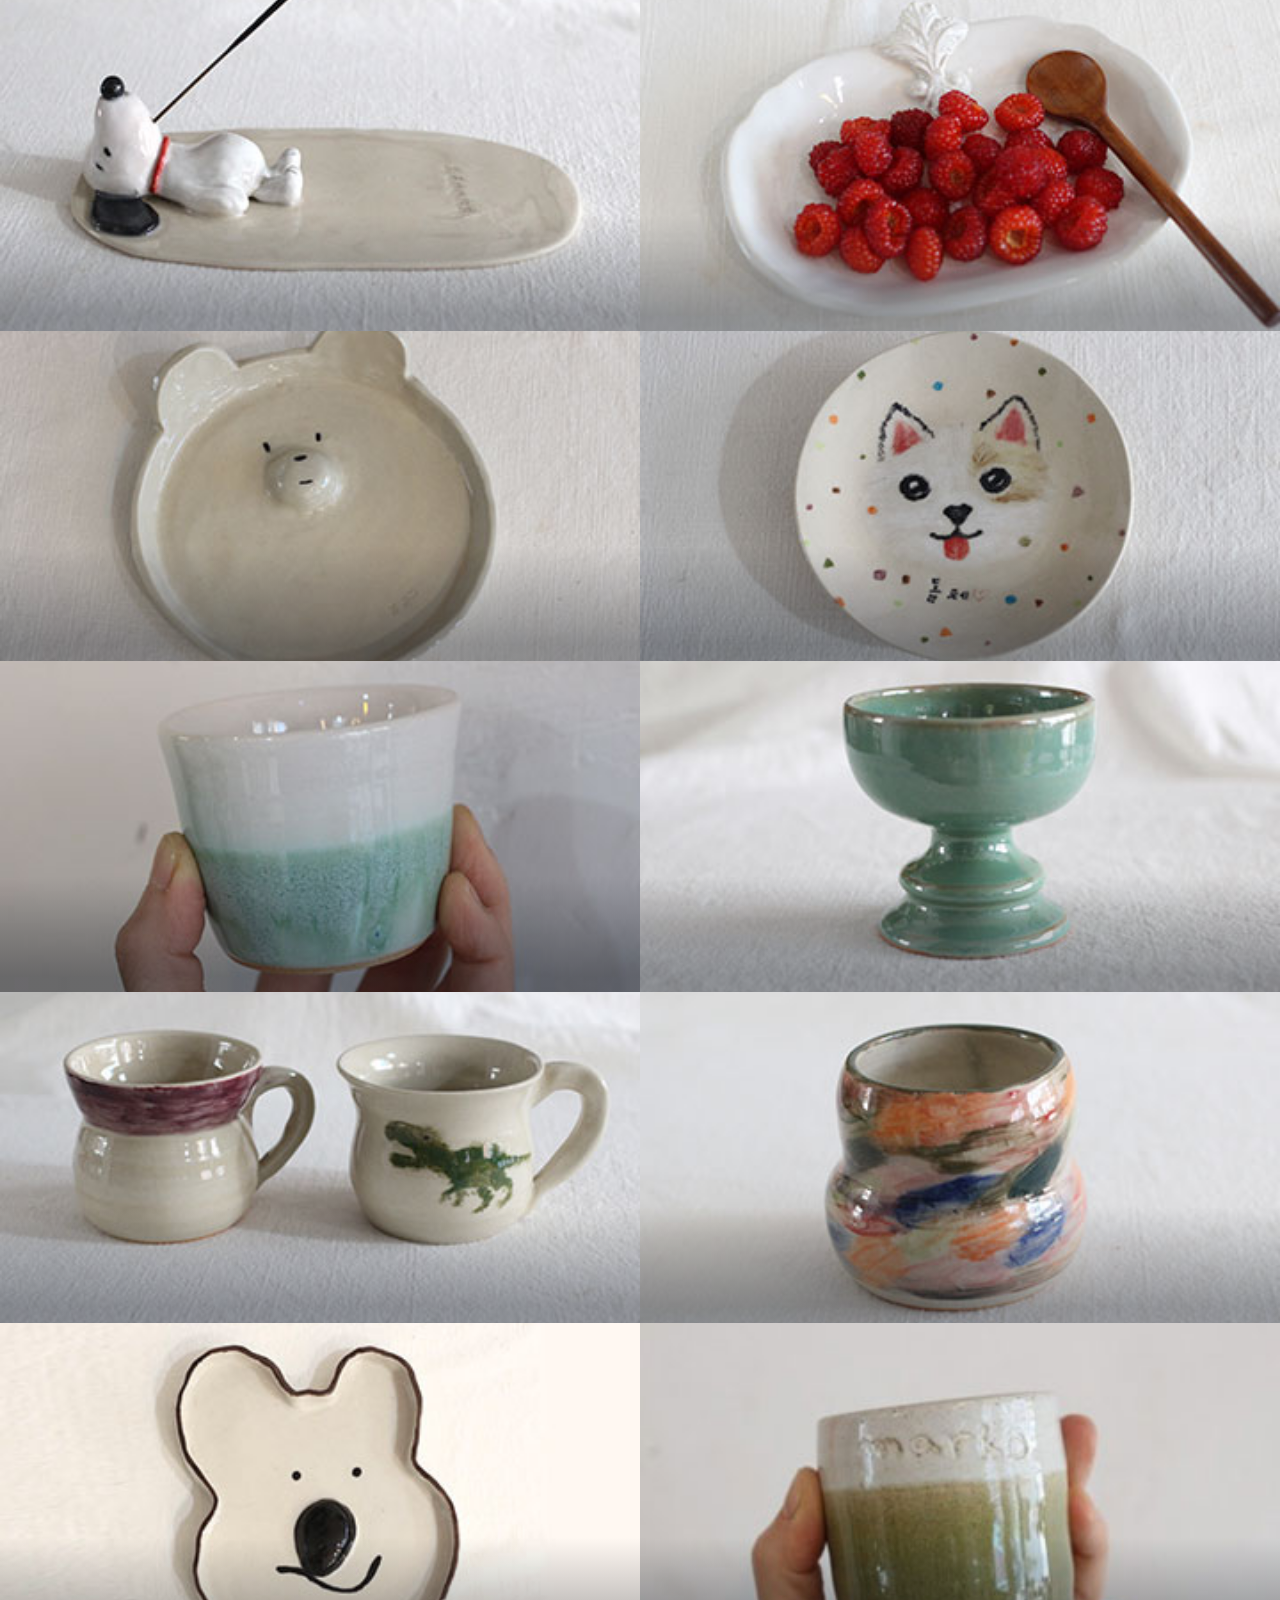
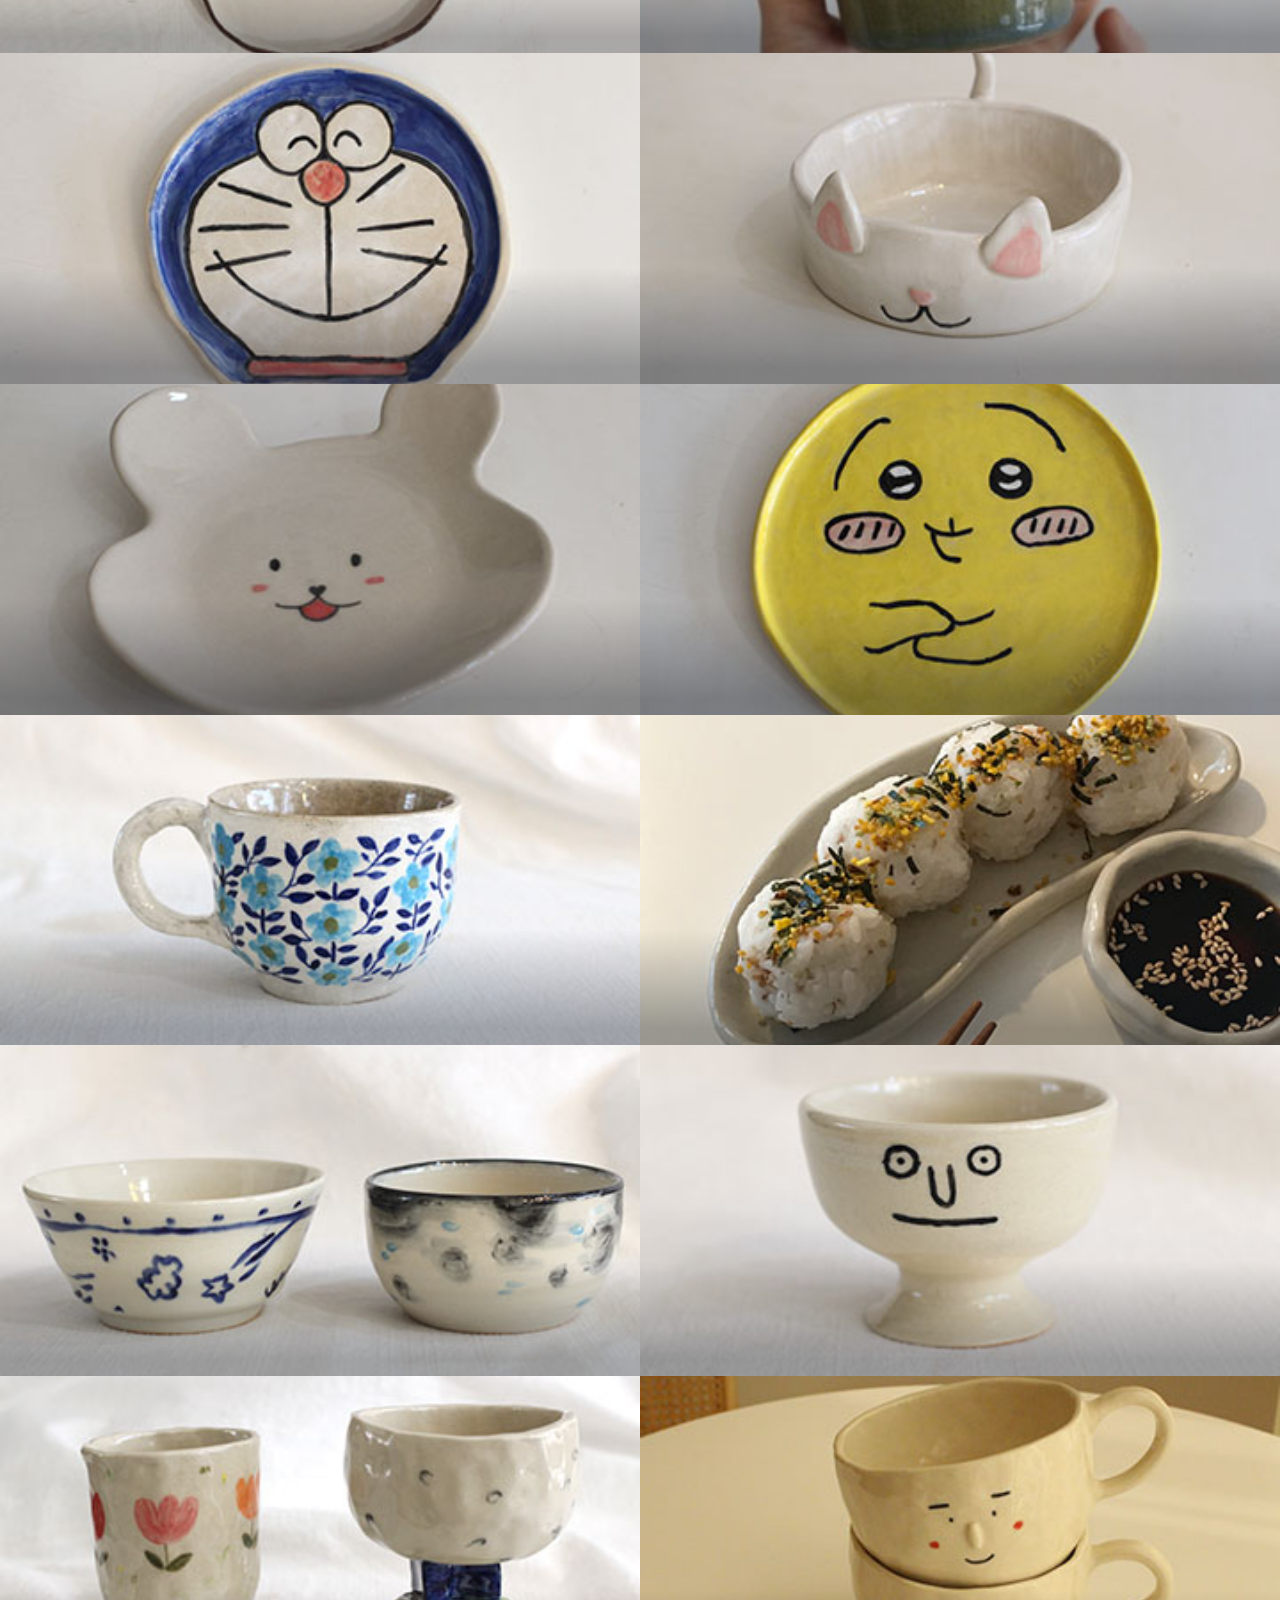
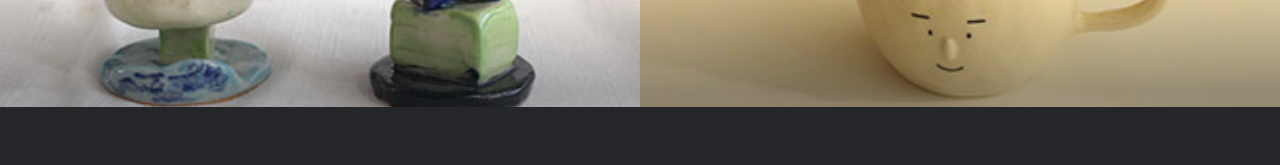
==== gallery.html @ fe149a38 "221121" ====
<!DOCTYPE HTML>
<!--
	Multiverse by HTML5 UP
	html5up.net | @ajlkn
	Free for personal and commercial use under the CCA 3.0 license (html5up.net/license)
-->
<html>
	<head>
		<title>Multiverse by HTML5 UP</title>
		<meta charset="utf-8" />
		<meta name="viewport" content="width=device-width, initial-scale=1, user-scalable=no" />
		<link rel="stylesheet" href="assets/css/main.css" />
		<noscript><link rel="stylesheet" href="assets/css/noscript.css" /></noscript>
	</head>
	<body class="is-preload">

		<!-- Wrapper -->
			<div id="wrapper">

				<!-- Main -->
					<div id="main">
						<article class="thumb">
							<a href="images/fulls/01.jpeg" class="image"><img src="images/thumbs/01.jpg" alt="" /></a>
						</article>
						<article class="thumb">
							<a href="images/fulls/02.jpeg" class="image"><img src="images/thumbs/02.jpg" alt="" /></a>
						</article>
						<article class="thumb">
							<a href="images/fulls/03.jpeg" class="image"><img src="images/thumbs/03.jpg" alt="" /></a>
						</article>
						<article class="thumb">
							<a href="images/fulls/04.jpeg" class="image"><img src="images/thumbs/04.jpg" alt="" /></a>
						</article>
						<article class="thumb">
							<a href="images/fulls/05.jpeg" class="image"><img src="images/thumbs/05.jpg" alt="" /></a>
						</article>
						<article class="thumb">
							<a href="images/fulls/06.jpeg" class="image"><img src="images/thumbs/06.jpg" alt="" /></a>
						</article>
						<article class="thumb">
							<a href="images/fulls/07.jpeg" class="image"><img src="images/thumbs/07.jpg" alt="" /></a>
						</article>
						<article class="thumb">
							<a href="images/fulls/08.jpeg" class="image"><img src="images/thumbs/08.jpg" alt="" /></a>
						</article>
						<article class="thumb">
							<a href="images/fulls/09.jpeg" class="image"><img src="images/thumbs/09.jpg" alt="" /></a>
						</article>
						<article class="thumb">
							<a href="images/fulls/10.jpeg" class="image"><img src="images/thumbs/10.jpg" alt="" /></a>
						</article>
						<article class="thumb">
							<a href="images/fulls/11.jpeg" class="image"><img src="images/thumbs/11.jpg" alt="" /></a>
						</article>
						<article class="thumb">
							<a href="images/fulls/12.jpeg" class="image"><img src="images/thumbs/12.jpg" alt="" /></a>
						</article>
                        <article class="thumb">
							<a href="images/fulls/13.jpeg" class="image"><img src="images/thumbs/13.jpg" alt="" /></a>
						</article>
						<article class="thumb">
							<a href="images/fulls/14.jpeg" class="image"><img src="images/thumbs/14.jpg" alt="" /></a>
						</article>
						<article class="thumb">
							<a href="images/fulls/15.jpeg" class="image"><img src="images/thumbs/15.jpg" alt="" /></a>
						</article>
						<article class="thumb">
							<a href="images/fulls/16.jpeg" class="image"><img src="images/thumbs/16.jpg" alt="" /></a>
						</article>
                        <article class="thumb">
							<a href="images/fulls/17.jpeg" class="image"><img src="images/thumbs/17.jpg" alt="" /></a>
						</article>
						<article class="thumb">
							<a href="images/fulls/18.jpeg" class="image"><img src="images/thumbs/18.jpg" alt="" /></a>
						</article>
						<article class="thumb">
							<a href="images/fulls/19.jpeg" class="image"><img src="images/thumbs/19.jpg" alt="" /></a>
						</article>
						<article class="thumb">
							<a href="images/fulls/20.jpeg" class="image"><img src="images/thumbs/20.jpg" alt="" /></a>
						</article>
					</div>
			</div>

		<!-- Scripts -->
			<script src="assets/js/jquery.min.js"></script>
			<script src="assets/js/jquery.poptrox.min.js"></script>
			<script src="assets/js/browser.min.js"></script>
			<script src="assets/js/breakpoints.min.js"></script>
			<script src="assets/js/util.js"></script>
			<script src="assets/js/main.js"></script>

	</body>
</html>
---- assets/css/main.css ----
@import url(fontawesome-all.min.css);
@import url("https://fonts.googleapis.com/css?family=Source+Sans+Pro:300,300italic,400,400italic");

/*
	Multiverse by HTML5 UP
	html5up.net | @ajlkn
	Free for personal and commercial use under the CCA 3.0 license (html5up.net/license)
*/

@-moz-keyframes spinner {
	0% {
		-moz-transform: rotate(0deg);
		-webkit-transform: rotate(0deg);
		-ms-transform: rotate(0deg);
		transform: rotate(0deg);
	}

	100% {
		-moz-transform: rotate(359deg);
		-webkit-transform: rotate(359deg);
		-ms-transform: rotate(359deg);
		transform: rotate(359deg);
	}
}

@-webkit-keyframes spinner {
	0% {
		-moz-transform: rotate(0deg);
		-webkit-transform: rotate(0deg);
		-ms-transform: rotate(0deg);
		transform: rotate(0deg);
	}

	100% {
		-moz-transform: rotate(359deg);
		-webkit-transform: rotate(359deg);
		-ms-transform: rotate(359deg);
		transform: rotate(359deg);
	}
}

@-ms-keyframes spinner {
	0% {
		-moz-transform: rotate(0deg);
		-webkit-transform: rotate(0deg);
		-ms-transform: rotate(0deg);
		transform: rotate(0deg);
	}

	100% {
		-moz-transform: rotate(359deg);
		-webkit-transform: rotate(359deg);
		-ms-transform: rotate(359deg);
		transform: rotate(359deg);
	}
}

@keyframes spinner {
	0% {
		-moz-transform: rotate(0deg);
		-webkit-transform: rotate(0deg);
		-ms-transform: rotate(0deg);
		transform: rotate(0deg);
	}

	100% {
		-moz-transform: rotate(359deg);
		-webkit-transform: rotate(359deg);
		-ms-transform: rotate(359deg);
		transform: rotate(359deg);
	}
}

html, body, div, span, applet, object,
iframe, h1, h2, h3, h4, h5, h6, p, blockquote,
pre, a, abbr, acronym, address, big, cite,
code, del, dfn, em, img, ins, kbd, q, s, samp,
small, strike, strong, sub, sup, tt, var, b,
u, i, center, dl, dt, dd, ol, ul, li, fieldset,
form, label, legend, table, caption, tbody,
tfoot, thead, tr, th, td, article, aside,
canvas, details, embed, figure, figcaption,
footer, header, hgroup, menu, nav, output, ruby,
section, summary, time, mark, audio, video {
	margin: 0;
	padding: 0;
	border: 0;
	font-size: 100%;
	font: inherit;
	vertical-align: baseline;}

article, aside, details, figcaption, figure,
footer, header, hgroup, menu, nav, section {
	display: block;}

body {
	line-height: 1;
}

ol, ul {
	list-style: none;
}

blockquote, q {
	quotes: none;
}

	blockquote:before, blockquote:after, q:before, q:after {
		content: '';
		content: none;
	}

table {
	border-collapse: collapse;
	border-spacing: 0;
}

body {
	-webkit-text-size-adjust: none;
}

mark {
	background-color: transparent;
	color: inherit;
}

input::-moz-focus-inner {
	border: 0;
	padding: 0;
}

input, select, textarea {
	-moz-appearance: none;
	-webkit-appearance: none;
	-ms-appearance: none;
	appearance: none;
}

/* Basic */

	@-ms-viewport {
		width: device-width;
	}

	body {
		-ms-overflow-style: scrollbar;
	}

	@media screen and (max-width: 480px) {

		html, body {
			min-width: 320px;
		}

	}

	html {
		box-sizing: border-box;
	}

	*, *:before, *:after {
		box-sizing: inherit;
	}

	body {
		background: #242629;
	}

		body.is-preload *, body.is-preload *:before, body.is-preload *:after {
			-moz-animation: none !important;
			-webkit-animation: none !important;
			-ms-animation: none !important;
			animation: none !important;
			-moz-transition: none !important;
			-webkit-transition: none !important;
			-ms-transition: none !important;
			transition: none !important;
		}

		body.is-resizing *, body.is-resizing *:before, body.is-resizing *:after {
			-moz-animation: none !important;
			-webkit-animation: none !important;
			-ms-animation: none !important;
			animation: none !important;
			-moz-transition: none !important;
			-webkit-transition: none !important;
			-ms-transition: none !important;
			transition: none !important;
		}

/* Type */

	body, input, select, textarea {
		color: #a0a0a1;
		font-family: "Source Sans Pro", Helvetica, sans-serif;
		font-size: 15pt;
		font-weight: 300;
		letter-spacing: 0.025em;
		line-height: 1.65;
	}

		@media screen and (max-width: 1680px) {

			body, input, select, textarea {
				font-size: 11pt;
			}

		}

	a {
		-moz-transition: color 0.2s ease-in-out, border-bottom-color 0.2s ease-in-out;
		-webkit-transition: color 0.2s ease-in-out, border-bottom-color 0.2s ease-in-out;
		-ms-transition: color 0.2s ease-in-out, border-bottom-color 0.2s ease-in-out;
		transition: color 0.2s ease-in-out, border-bottom-color 0.2s ease-in-out;
		border-bottom: dotted 1px;
		color: #34a58e;
		text-decoration: none;
	}

		a:hover {
			border-bottom-color: transparent;
			color: #34a58e !important;
		}

	strong, b {
		color: #ffffff;
		font-weight: 300;
	}

	em, i {
		font-style: italic;
	}

	p {
		margin: 0 0 2em 0;
	}

	h1, h2, h3, h4, h5, h6 {
		color: #ffffff;
		font-weight: 300;
		letter-spacing: 0.1em;
		line-height: 1.5;
		margin: 0 0 1em 0;
		text-transform: uppercase;
	}

		h1 a, h2 a, h3 a, h4 a, h5 a, h6 a {
			color: inherit;
			text-decoration: none;
		}

	h1 {
		font-size: 2em;
	}

	h2 {
		font-size: 1.25em;
	}

	h3 {
		font-size: 1.1em;
	}

	h4 {
		font-size: 1em;
	}

	h5 {
		font-size: 0.9em;
	}

	h6 {
		font-size: 0.7em;
	}

	@media screen and (max-width: 736px) {

		h2 {
			font-size: 1em;
		}

		h3 {
			font-size: 0.9em;
		}

		h4 {
			font-size: 0.8em;
		}

		h5 {
			font-size: 0.7em;
		}

		h6 {
			font-size: 0.7em;
		}

	}

	sub {
		font-size: 0.8em;
		position: relative;
		top: 0.5em;
	}

	sup {
		font-size: 0.8em;
		position: relative;
		top: -0.5em;
	}

	blockquote {
		border-left: 4px #36383c;
		font-style: italic;
		margin: 0 0 2em 0;
		padding: 0.5em 0 0.5em 2em;
	}

	code {
		background: #34363b;
		border: solid 1px #36383c;
		font-family: "Courier New", monospace;
		font-size: 0.9em;
		margin: 0 0.25em;
		padding: 0.25em 0.65em;
	}

	pre {
		-webkit-overflow-scrolling: touch;
		font-family: "Courier New", monospace;
		font-size: 0.9em;
		margin: 0 0 2em 0;
	}

		pre code {
			display: block;
			line-height: 1.75;
			padding: 1em 1.5em;
			overflow-x: auto;
		}

	hr {
		border: 0;
		border-bottom: solid 1px #36383c;
		margin: 2em 0;
	}

		hr.major {
			margin: 3em 0;
		}

	.align-left {
		text-align: left;
	}

	.align-center {
		text-align: center;
	}

	.align-right {
		text-align: right;
	}

/* Button */

	input[type="submit"],
	input[type="reset"],
	input[type="button"],
	button,
	.button {
		-moz-appearance: none;
		-webkit-appearance: none;
		-ms-appearance: none;
		appearance: none;
		-moz-transition: background-color 0.2s ease-in-out, box-shadow 0.2s ease-in-out, color 0.2s ease-in-out;
		-webkit-transition: background-color 0.2s ease-in-out, box-shadow 0.2s ease-in-out, color 0.2s ease-in-out;
		-ms-transition: background-color 0.2s ease-in-out, box-shadow 0.2s ease-in-out, color 0.2s ease-in-out;
		transition: background-color 0.2s ease-in-out, box-shadow 0.2s ease-in-out, color 0.2s ease-in-out;
		background-color: transparent;
		border: 0;
		border-radius: 0;
		box-shadow: inset 0 0 0 2px #36383c;
		color: #ffffff !important;
		cursor: pointer;
		display: inline-block;
		font-size: 0.9em;
		font-weight: 300;
		height: 3.05556em;
		letter-spacing: 0.1em;
		line-height: 3.05556em;
		padding: 0 2.5em;
		text-align: center;
		text-decoration: none;
		text-transform: uppercase;
		white-space: nowrap;
	}

		input[type="submit"]:hover,
		input[type="reset"]:hover,
		input[type="button"]:hover,
		button:hover,
		.button:hover {
			box-shadow: inset 0 0 0 2px #34a58e;
			color: #34a58e !important;
		}

			input[type="submit"]:hover:active,
			input[type="reset"]:hover:active,
			input[type="button"]:hover:active,
			button:hover:active,
			.button:hover:active {
				background-color: rgba(52, 165, 142, 0.15);
				color: #34a58e !important;
			}

		input[type="submit"].icon,
		input[type="reset"].icon,
		input[type="button"].icon,
		button.icon,
		.button.icon {
			padding-left: 1.35em;
		}

			input[type="submit"].icon:before,
			input[type="reset"].icon:before,
			input[type="button"].icon:before,
			button.icon:before,
			.button.icon:before {
				margin-right: 0.5em;
			}

		input[type="submit"].fit,
		input[type="reset"].fit,
		input[type="button"].fit,
		button.fit,
		.button.fit {
			width: 100%;
		}

		input[type="submit"].small,
		input[type="reset"].small,
		input[type="button"].small,
		button.small,
		.button.small {
			font-size: 0.8em;
		}

		input[type="submit"].large,
		input[type="reset"].large,
		input[type="button"].large,
		button.large,
		.button.large {
			font-size: 1.35em;
		}

		input[type="submit"].primary,
		input[type="reset"].primary,
		input[type="button"].primary,
		button.primary,
		.button.primary {
			background-color: #34a58e;
			box-shadow: none;
		}

			input[type="submit"].primary:hover,
			input[type="reset"].primary:hover,
			input[type="button"].primary:hover,
			button.primary:hover,
			.button.primary:hover {
				background-color: #47c5ab;
				color: #ffffff !important;
			}

				input[type="submit"].primary:hover:active,
				input[type="reset"].primary:hover:active,
				input[type="button"].primary:hover:active,
				button.primary:hover:active,
				.button.primary:hover:active {
					background-color: #287e6d;
				}

		input[type="submit"].disabled, input[type="submit"]:disabled,
		input[type="reset"].disabled,
		input[type="reset"]:disabled,
		input[type="button"].disabled,
		input[type="button"]:disabled,
		button.disabled,
		button:disabled,
		.button.disabled,
		.button:disabled {
			pointer-events: none;
			opacity: 0.35;
		}

/* Form */

	form {
		margin: 0 0 2em 0;
	}

		form > :last-child {
			margin-bottom: 0;
		}

		form > .fields {
			display: -moz-flex;
			display: -webkit-flex;
			display: -ms-flex;
			display: flex;
			-moz-flex-wrap: wrap;
			-webkit-flex-wrap: wrap;
			-ms-flex-wrap: wrap;
			flex-wrap: wrap;
			width: calc(100% + 3em);
			margin: -1.5em 0 2em -1.5em;
		}

			form > .fields > .field {
				-moz-flex-grow: 0;
				-webkit-flex-grow: 0;
				-ms-flex-grow: 0;
				flex-grow: 0;
				-moz-flex-shrink: 0;
				-webkit-flex-shrink: 0;
				-ms-flex-shrink: 0;
				flex-shrink: 0;
				padding: 1.5em 0 0 1.5em;
				width: calc(100% - 1.5em);
			}

				form > .fields > .field.half {
					width: calc(50% - 0.75em);
				}

				form > .fields > .field.third {
					width: calc(100%/3 - 0.5em);
				}

				form > .fields > .field.quarter {
					width: calc(25% - 0.375em);
				}

		@media screen and (max-width: 736px) {

			form > .fields {
				width: calc(100% + 3em);
				margin: -1.5em 0 2em -1.5em;
			}

				form > .fields > .field {
					padding: 1.5em 0 0 1.5em;
					width: calc(100% - 1.5em);
				}

					form > .fields > .field.half {
						width: calc(100% - 1.5em);
					}

					form > .fields > .field.third {
						width: calc(100% - 1.5em);
					}

					form > .fields > .field.quarter {
						width: calc(100% - 1.5em);
					}

		}

	label {
		color: #ffffff;
		display: block;
		font-size: 0.9em;
		font-weight: 300;
		margin: 0 0 1em 0;
	}

	input[type="text"],
	input[type="password"],
	input[type="email"],
	input[type="tel"],
	input[type="search"],
	input[type="url"],
	select,
	textarea {
		-moz-appearance: none;
		-webkit-appearance: none;
		-ms-appearance: none;
		appearance: none;
		background: #34363b;
		border: 0;
		border-radius: 0;
		color: #a0a0a1;
		display: block;
		outline: 0;
		padding: 0 1em;
		text-decoration: none;
		width: 100%;
	}

		input[type="text"]:invalid,
		input[type="password"]:invalid,
		input[type="email"]:invalid,
		input[type="tel"]:invalid,
		input[type="search"]:invalid,
		input[type="url"]:invalid,
		select:invalid,
		textarea:invalid {
			box-shadow: none;
		}

		input[type="text"]:focus,
		input[type="password"]:focus,
		input[type="email"]:focus,
		input[type="tel"]:focus,
		input[type="search"]:focus,
		input[type="url"]:focus,
		select:focus,
		textarea:focus {
			box-shadow: inset 0 0 0 2px #34a58e;
		}

	select {
		background-image: url("data:image/svg+xml;charset=utf8,%3Csvg xmlns='http://www.w3.org/2000/svg' width='40' height='40' preserveAspectRatio='none' viewBox='0 0 40 40'%3E%3Cpath d='M9.4,12.3l10.4,10.4l10.4-10.4c0.2-0.2,0.5-0.4,0.9-0.4c0.3,0,0.6,0.1,0.9,0.4l3.3,3.3c0.2,0.2,0.4,0.5,0.4,0.9 c0,0.4-0.1,0.6-0.4,0.9L20.7,31.9c-0.2,0.2-0.5,0.4-0.9,0.4c-0.3,0-0.6-0.1-0.9-0.4L4.3,17.3c-0.2-0.2-0.4-0.5-0.4-0.9 c0-0.4,0.1-0.6,0.4-0.9l3.3-3.3c0.2-0.2,0.5-0.4,0.9-0.4S9.1,12.1,9.4,12.3z' fill='%2336383c' /%3E%3C/svg%3E");
		background-size: 1.25rem;
		background-repeat: no-repeat;
		background-position: calc(100% - 1rem) center;
		height: 2.75em;
		padding-right: 2.75em;
		text-overflow: ellipsis;
	}

		select option {
			color: #ffffff;
			background: #242629;
		}

		select:focus::-ms-value {
			background-color: transparent;
		}

		select::-ms-expand {
			display: none;
		}

	input[type="text"],
	input[type="password"],
	input[type="email"],
	input[type="tel"],
	input[type="search"],
	input[type="url"],
	select {
		height: 2.75em;
	}

	textarea {
		padding: 0.75em 1em;
	}

	input[type="checkbox"],
	input[type="radio"] {
		-moz-appearance: none;
		-webkit-appearance: none;
		-ms-appearance: none;
		appearance: none;
		display: block;
		float: left;
		margin-right: -2em;
		opacity: 0;
		width: 1em;
		z-index: -1;
	}

		input[type="checkbox"] + label,
		input[type="radio"] + label {
			text-decoration: none;
			color: #a0a0a1;
			cursor: pointer;
			display: inline-block;
			font-size: 1em;
			font-weight: 300;
			padding-left: 2.4em;
			padding-right: 0.75em;
			position: relative;
		}

			input[type="checkbox"] + label:before,
			input[type="radio"] + label:before {
				-moz-osx-font-smoothing: grayscale;
				-webkit-font-smoothing: antialiased;
				display: inline-block;
				font-style: normal;
				font-variant: normal;
				text-rendering: auto;
				line-height: 1;
				text-transform: none !important;
				font-family: 'Font Awesome 5 Free';
				font-weight: 900;
			}

			input[type="checkbox"] + label:before,
			input[type="radio"] + label:before {
				background: #34363b;
				content: '';
				display: inline-block;
				font-size: 0.8em;
				height: 2.0625em;
				left: 0;
				line-height: 2.0625em;
				position: absolute;
				text-align: center;
				top: 0;
				width: 2.0625em;
			}

		input[type="checkbox"]:checked + label:before,
		input[type="radio"]:checked + label:before {
			background: #34a58e;
			border-color: #34a58e;
			color: #ffffff;
			content: '\f00c';
		}

		input[type="checkbox"]:focus + label:before,
		input[type="radio"]:focus + label:before {
			box-shadow: 0 0 0 2px #34a58e;
		}

	input[type="radio"] + label:before {
		border-radius: 100%;
	}

	::-webkit-input-placeholder {
		color: #707071 !important;
		opacity: 1.0;
	}

	:-moz-placeholder {
		color: #707071 !important;
		opacity: 1.0;
	}

	::-moz-placeholder {
		color: #707071 !important;
		opacity: 1.0;
	}

	:-ms-input-placeholder {
		color: #707071 !important;
		opacity: 1.0;
	}

/* Icon */

	.icon {
		text-decoration: none;
		border-bottom: none;
		position: relative;
	}

		.icon:before {
			-moz-osx-font-smoothing: grayscale;
			-webkit-font-smoothing: antialiased;
			display: inline-block;
			font-style: normal;
			font-variant: normal;
			text-rendering: auto;
			line-height: 1;
			text-transform: none !important;
			font-family: 'Font Awesome 5 Free';
			font-weight: 400;
		}

		.icon > .label {
			display: none;
		}

		.icon:before {
			line-height: inherit;
		}

		.icon.solid:before {
			font-weight: 900;
		}

		.icon.brands:before {
			font-family: 'Font Awesome 5 Brands';
		}

/* List */

	ol {
		list-style: decimal;
		margin: 0 0 2em 0;
		padding-left: 1.25em;
	}

		ol li {
			padding-left: 0.25em;
		}

	ul {
		list-style: disc;
		margin: 0 0 2em 0;
		padding-left: 1em;
	}

		ul li {
			padding-left: 0.5em;
		}

		ul.alt {
			list-style: none;
			padding-left: 0;
		}

			ul.alt li {
				border-top: solid 1px #36383c;
				padding: 0.5em 0;
			}

				ul.alt li:first-child {
					border-top: 0;
					padding-top: 0;
				}

	dl {
		margin: 0 0 2em 0;
	}

		dl dt {
			display: block;
			font-weight: 300;
			margin: 0 0 1em 0;
		}

		dl dd {
			margin-left: 2em;
		}

/* Actions */

	ul.actions {
		display: -moz-flex;
		display: -webkit-flex;
		display: -ms-flex;
		display: flex;
		cursor: default;
		list-style: none;
		margin-left: -1em;
		padding-left: 0;
	}

		ul.actions li {
			padding: 0 0 0 1em;
			vertical-align: middle;
		}

		ul.actions.special {
			-moz-justify-content: center;
			-webkit-justify-content: center;
			-ms-justify-content: center;
			justify-content: center;
			width: 100%;
			margin-left: 0;
		}

			ul.actions.special li:first-child {
				padding-left: 0;
			}

		ul.actions.stacked {
			-moz-flex-direction: column;
			-webkit-flex-direction: column;
			-ms-flex-direction: column;
			flex-direction: column;
			margin-left: 0;
		}

			ul.actions.stacked li {
				padding: 1.3em 0 0 0;
			}

				ul.actions.stacked li:first-child {
					padding-top: 0;
				}

		ul.actions.fit {
			width: calc(100% + 1em);
		}

			ul.actions.fit li {
				-moz-flex-grow: 1;
				-webkit-flex-grow: 1;
				-ms-flex-grow: 1;
				flex-grow: 1;
				-moz-flex-shrink: 1;
				-webkit-flex-shrink: 1;
				-ms-flex-shrink: 1;
				flex-shrink: 1;
				width: 100%;
			}

				ul.actions.fit li > * {
					width: 100%;
				}

			ul.actions.fit.stacked {
				width: 100%;
			}

		@media screen and (max-width: 480px) {

			ul.actions:not(.fixed) {
				-moz-flex-direction: column;
				-webkit-flex-direction: column;
				-ms-flex-direction: column;
				flex-direction: column;
				margin-left: 0;
				width: 100% !important;
			}

				ul.actions:not(.fixed) li {
					-moz-flex-grow: 1;
					-webkit-flex-grow: 1;
					-ms-flex-grow: 1;
					flex-grow: 1;
					-moz-flex-shrink: 1;
					-webkit-flex-shrink: 1;
					-ms-flex-shrink: 1;
					flex-shrink: 1;
					padding: 1em 0 0 0;
					text-align: center;
					width: 100%;
				}

					ul.actions:not(.fixed) li > * {
						width: 100%;
					}

					ul.actions:not(.fixed) li:first-child {
						padding-top: 0;
					}

					ul.actions:not(.fixed) li input[type="submit"],
					ul.actions:not(.fixed) li input[type="reset"],
					ul.actions:not(.fixed) li input[type="button"],
					ul.actions:not(.fixed) li button,
					ul.actions:not(.fixed) li .button {
						width: 100%;
					}

						ul.actions:not(.fixed) li input[type="submit"].icon:before,
						ul.actions:not(.fixed) li input[type="reset"].icon:before,
						ul.actions:not(.fixed) li input[type="button"].icon:before,
						ul.actions:not(.fixed) li button.icon:before,
						ul.actions:not(.fixed) li .button.icon:before {
							margin-left: -0.5rem;
						}

		}

/* Icons */

	ul.icons {
		cursor: default;
		list-style: none;
		padding-left: 0;
	}

		ul.icons li {
			display: inline-block;
			padding: 0 1em 0 0;
		}

			ul.icons li:last-child {
				padding-right: 0;
			}

			ul.icons li .icon {
				color: #505051;
			}

				ul.icons li .icon:before {
					font-size: 1.5em;
				}

/* Table */

	.table-wrapper {
		-webkit-overflow-scrolling: touch;
		overflow-x: auto;
	}

	table {
		margin: 0 0 2em 0;
		width: 100%;
	}

		table tbody tr {
			border: solid 1px #36383c;
			border-left: 0;
			border-right: 0;
		}

			table tbody tr:nth-child(2n + 1) {
				background-color: #34363b;
			}

		table td {
			padding: 0.75em 0.75em;
		}

		table th {
			color: #ffffff;
			font-size: 0.9em;
			font-weight: 300;
			padding: 0 0.75em 0.75em 0.75em;
			text-align: left;
		}

		table thead {
			border-bottom: solid 2px #36383c;
		}

		table tfoot {
			border-top: solid 2px #36383c;
		}

		table.alt {
			border-collapse: separate;
		}

			table.alt tbody tr td {
				border: solid 1px #36383c;
				border-left-width: 0;
				border-top-width: 0;
			}

				table.alt tbody tr td:first-child {
					border-left-width: 1px;
				}

			table.alt tbody tr:first-child td {
				border-top-width: 1px;
			}

			table.alt thead {
				border-bottom: 0;
			}

			table.alt tfoot {
				border-top: 0;
			}

/* Panel */

	.panel {
		padding: 4em 4em 2em 4em ;
		-moz-transform: translateY(100vh);
		-webkit-transform: translateY(100vh);
		-ms-transform: translateY(100vh);
		transform: translateY(100vh);
		-moz-transition: -moz-transform 0.5s ease;
		-webkit-transition: -webkit-transform 0.5s ease;
		-ms-transition: -ms-transform 0.5s ease;
		transition: transform 0.5s ease;
		-webkit-overflow-scrolling: touch;
		background: rgba(36, 38, 41, 0.975);
		bottom: 4em;
		left: 0;
		max-height: calc(80vh - 4em);
		overflow-y: auto;
		position: fixed;
		width: 100%;
		z-index: 10001;
	}

		.panel.active {
			-moz-transform: translateY(1px);
			-webkit-transform: translateY(1px);
			-ms-transform: translateY(1px);
			transform: translateY(1px);
		}

		.panel > .inner {
			margin: 0 auto;
			max-width: 100%;
			width: 75em;
		}

			.panel > .inner.split {
				display: -moz-flex;
				display: -webkit-flex;
				display: -ms-flex;
				display: flex;
			}

				.panel > .inner.split > div {
					margin-left: 4em;
					width: 50%;
				}

				.panel > .inner.split > :first-child {
					margin-left: 0;
				}

		.panel > .closer {
			-moz-transition: opacity 0.2s ease-in-out;
			-webkit-transition: opacity 0.2s ease-in-out;
			-ms-transition: opacity 0.2s ease-in-out;
			transition: opacity 0.2s ease-in-out;
			background-image: url("images/close.svg");
			background-position: center;
			background-repeat: no-repeat;
			background-size: 3em;
			cursor: pointer;
			height: 5em;
			opacity: 0.25;
			position: absolute;
			right: 0;
			top: 0;
			width: 5em;
			z-index: 2;
		}

			.panel > .closer:hover {
				opacity: 1.0;
			}

		@media screen and (max-width: 1280px) {

			.panel {
				padding: 3em 3em 1em 3em ;
			}

				.panel > .inner.split > div {
					margin-left: 3em;
				}

				.panel > .closer {
					background-size: 2.5em;
					background-position: 75% 25%;
				}

		}

		@media screen and (max-width: 980px) {

			.panel > .inner.split {
				-moz-flex-direction: column;
				-webkit-flex-direction: column;
				-ms-flex-direction: column;
				flex-direction: column;
			}

				.panel > .inner.split > div {
					margin-left: 0;
					width: 100%;
				}

		}

		@media screen and (max-width: 736px) {

			.panel {
				-moz-transform: translateY(-100vh);
				-webkit-transform: translateY(-100vh);
				-ms-transform: translateY(-100vh);
				transform: translateY(-100vh);
				padding: 4em 2em 2em 2em ;
				bottom: auto;
				top: calc(4em - 1px);
			}

				.panel.active {
					-moz-transform: translateY(0);
					-webkit-transform: translateY(0);
					-ms-transform: translateY(0);
					transform: translateY(0);
				}

		}

/* Poptrox Popup */

	.poptrox-overlay {
		-webkit-tap-highlight-color: rgba(255, 255, 255, 0);
	}

	.poptrox-popup {
		background: rgba(31, 34, 36, 0.925);
		box-shadow: 0 1em 3em 0.5em rgba(0, 0, 0, 0.25);
		cursor: default;
	}

		.poptrox-popup:before {
			-moz-transition: opacity 0.2s ease-in-out;
			-webkit-transition: opacity 0.2s ease-in-out;
			-ms-transition: opacity 0.2s ease-in-out;
			transition: opacity 0.2s ease-in-out;
			background-image: -moz-linear-gradient(to left, rgba(31,34,36,0.35), rgba(31,34,36,0) 10em, rgba(31,34,36,0)), -moz-linear-gradient(to right, rgba(31,34,36,0.35), rgba(31,34,36,0) 10em, rgba(31,34,36,0));
			background-image: -webkit-linear-gradient(to left, rgba(31,34,36,0.35), rgba(31,34,36,0) 10em, rgba(31,34,36,0)), -webkit-linear-gradient(to right, rgba(31,34,36,0.35), rgba(31,34,36,0) 10em, rgba(31,34,36,0));
			background-image: -ms-linear-gradient(to left, rgba(31,34,36,0.35), rgba(31,34,36,0) 10em, rgba(31,34,36,0)), -ms-linear-gradient(to right, rgba(31,34,36,0.35), rgba(31,34,36,0) 10em, rgba(31,34,36,0));
			background-image: linear-gradient(to left, rgba(31,34,36,0.35), rgba(31,34,36,0) 10em, rgba(31,34,36,0)), linear-gradient(to right, rgba(31,34,36,0.35), rgba(31,34,36,0) 10em, rgba(31,34,36,0));
			content: '';
			display: block;
			height: 100%;
			left: 0;
			position: absolute;
			top: 0;
			width: 100%;
			z-index: 1;
			opacity: 1;
		}

		.poptrox-popup .closer {
			-moz-transition: opacity 0.2s ease-in-out;
			-webkit-transition: opacity 0.2s ease-in-out;
			-ms-transition: opacity 0.2s ease-in-out;
			transition: opacity 0.2s ease-in-out;
			background-image: url("images/close.svg");
			background-position: center;
			background-repeat: no-repeat;
			background-size: 3em;
			height: 5em;
			opacity: 0;
			position: absolute;
			right: 0;
			top: 0;
			width: 5em;
			z-index: 2;
		}

		.poptrox-popup .nav-previous,
		.poptrox-popup .nav-next {
			-moz-transition: opacity 0.2s ease-in-out;
			-webkit-transition: opacity 0.2s ease-in-out;
			-ms-transition: opacity 0.2s ease-in-out;
			transition: opacity 0.2s ease-in-out;
			background-image: url("images/arrow.svg");
			background-position: center;
			background-repeat: no-repeat;
			background-size: 5em;
			cursor: pointer;
			height: 8em;
			margin-top: -4em;
			opacity: 0;
			position: absolute;
			top: 50%;
			width: 6em;
			z-index: 2;
		}

		.poptrox-popup .nav-previous {
			-moz-transform: scaleX(-1);
			-webkit-transform: scaleX(-1);
			-ms-transform: scaleX(-1);
			transform: scaleX(-1);
			left: 0;
		}

		.poptrox-popup .nav-next {
			right: 0;
		}

		.poptrox-popup .caption {
			padding: 2em 2em 0.1em 2em ;
			background-image: -moz-linear-gradient(to top, rgba(16,16,16,0.45) 25%, rgba(16,16,16,0) 100%);
			background-image: -webkit-linear-gradient(to top, rgba(16,16,16,0.45) 25%, rgba(16,16,16,0) 100%);
			background-image: -ms-linear-gradient(to top, rgba(16,16,16,0.45) 25%, rgba(16,16,16,0) 100%);
			background-image: linear-gradient(to top, rgba(16,16,16,0.45) 25%, rgba(16,16,16,0) 100%);
			bottom: 0;
			cursor: default;
			left: 0;
			position: absolute;
			text-align: left;
			width: 100%;
			z-index: 2;
		}

			.poptrox-popup .caption h2, .poptrox-popup .caption h3, .poptrox-popup .caption h4, .poptrox-popup .caption h5, .poptrox-popup .caption h6 {
				margin: 0 0 0.5em 0;
			}

			.poptrox-popup .caption p {
				color: #ffffff;
			}

		.poptrox-popup .loader {
			-moz-animation: spinner 1s infinite linear !important;
			-webkit-animation: spinner 1s infinite linear !important;
			-ms-animation: spinner 1s infinite linear !important;
			animation: spinner 1s infinite linear !important;
			background-image: url("images/spinner.svg");
			background-position: center;
			background-repeat: no-repeat;
			background-size: contain;
			display: block;
			font-size: 2em;
			height: 2em;
			left: 50%;
			line-height: 2em;
			margin: -1em 0 0 -1em;
			opacity: 0.25;
			position: absolute;
			text-align: center;
			top: 50%;
			width: 2em;
		}

		.poptrox-popup:hover .closer,
		.poptrox-popup:hover .nav-previous,
		.poptrox-popup:hover .nav-next {
			opacity: 0.5;
		}

			.poptrox-popup:hover .closer:hover,
			.poptrox-popup:hover .nav-previous:hover,
			.poptrox-popup:hover .nav-next:hover {
				opacity: 1.0;
			}

		.poptrox-popup.loading:before {
			opacity: 0;
		}

		body.touch .poptrox-popup .closer,
		body.touch .poptrox-popup .nav-previous,
		body.touch .poptrox-popup .nav-next {
			opacity: 1.0 !important;
		}

		@media screen and (max-width: 980px) {

			.poptrox-popup .closer {
				background-size: 3em;
			}

			.poptrox-popup .nav-previous,
			.poptrox-popup .nav-next {
				background-size: 4em;
			}

		}

		@media screen and (max-width: 736px) {

			.poptrox-popup:before {
				display: none;
			}

			.poptrox-popup .caption {
				display: none !important;
			}

			.poptrox-popup .closer,
			.poptrox-popup .nav-previous,
			.poptrox-popup .nav-next {
				display: none !important;
			}

		}

/* Wrapper */

	#wrapper {
		-moz-transition: -moz-filter 0.5s ease, -webkit-filter 0.5s ease, -ms-filter 0.5s ease, -moz-filter 0.5s ease;
		-webkit-transition: -moz-filter 0.5s ease, -webkit-filter 0.5s ease, -ms-filter 0.5s ease, -webkit-filter 0.5s ease;
		-ms-transition: -moz-filter 0.5s ease, -webkit-filter 0.5s ease, -ms-filter 0.5s ease, -ms-filter 0.5s ease;
		transition: -moz-filter 0.5s ease, -webkit-filter 0.5s ease, -ms-filter 0.5s ease, filter 0.5s ease;
		position: relative;
	}

		#wrapper:after {
			pointer-events: none;
			-moz-transition: opacity 0.5s ease, visibility 0.5s;
			-webkit-transition: opacity 0.5s ease, visibility 0.5s;
			-ms-transition: opacity 0.5s ease, visibility 0.5s;
			transition: opacity 0.5s ease, visibility 0.5s;
			background: rgba(36, 38, 41, 0.5);
			content: '';
			display: block;
			height: 100%;
			left: 0;
			opacity: 0;
			position: absolute;
			top: 0;
			visibility: hidden;
			width: 100%;
			z-index: 1;
		}

			body.ie #wrapper:after {
				background: rgba(36, 38, 41, 0.8);
			}

		body.modal-active #wrapper {
			-moz-filter: blur(8px);
			-webkit-filter: blur(8px);
			-ms-filter: blur(8px);
			filter: blur(8px);
		}

			body.modal-active #wrapper:after {
				pointer-events: auto;
				opacity: 1;
				visibility: visible;
				z-index: 10003;
			}

		#wrapper:before {
			-moz-animation: spinner 1s infinite linear !important;
			-webkit-animation: spinner 1s infinite linear !important;
			-ms-animation: spinner 1s infinite linear !important;
			animation: spinner 1s infinite linear !important;
			pointer-events: none;
			-moz-transition: top 0.75s ease-in-out, opacity 0.35s ease-out, visibility 0.35s;
			-webkit-transition: top 0.75s ease-in-out, opacity 0.35s ease-out, visibility 0.35s;
			-ms-transition: top 0.75s ease-in-out, opacity 0.35s ease-out, visibility 0.35s;
			transition: top 0.75s ease-in-out, opacity 0.35s ease-out, visibility 0.35s;
			background-image: url("images/spinner.svg");
			background-position: center;
			background-repeat: no-repeat;
			background-size: contain;
			content: '';
			display: block;
			font-size: 2em;
			height: 2em;
			left: 50%;
			line-height: 2em;
			margin: -1em 0 0 -1em;
			opacity: 0;
			position: fixed;
			text-align: center;
			top: 75%;
			visibility: hidden;
			width: 2em;
		}

		body.is-preload #wrapper:before {
			-moz-transition: opacity 1s ease-out !important;
			-webkit-transition: opacity 1s ease-out !important;
			-ms-transition: opacity 1s ease-out !important;
			transition: opacity 1s ease-out !important;
			-moz-transition-delay: 0.5s !important;
			-webkit-transition-delay: 0.5s !important;
			-ms-transition-delay: 0.5s !important;
			transition-delay: 0.5s !important;
			opacity: 0.25;
			top: 50%;
			visibility: visible;
		}

/* Header */

	body {
		padding: 0 0 4em 0;
	}

	#header {
		-moz-transform: translateY(0);
		-webkit-transform: translateY(0);
		-ms-transform: translateY(0);
		transform: translateY(0);
		-moz-transition: -moz-transform 1s ease;
		-webkit-transition: -webkit-transform 1s ease;
		-ms-transition: -ms-transform 1s ease;
		transition: transform 1s ease;
		-moz-user-select: none;
		-ms-user-select: none;
		-webkit-user-select: none;
		background: #1f2224;
		bottom: -1em;
		height: 5em;
		left: 0;
		line-height: 4em;
		padding: 0 1.5em;
		position: fixed;
		user-select: none;
		width: 100%;
		z-index: 10002;
	}

		body.is-preload #header {
			-moz-transform: translateY(4em);
			-webkit-transform: translateY(4em);
			-ms-transform: translateY(4em);
			transform: translateY(4em);
		}

		#header h1 {
			color: #a0a0a1;
			display: inline-block;
			font-size: 1em;
			line-height: 1;
			margin: 0;
			vertical-align: middle;
		}

			#header h1 a {
				border: 0;
				color: inherit;
			}

				#header h1 a:hover {
					color: inherit !important;
				}

		#header nav {
			position: absolute;
			right: 0;
			top: 0;
		}

			#header nav > ul {
				list-style: none;
				margin: 0;
				padding: 0;
			}

				#header nav > ul > li {
					display: inline-block;
					padding: 0;
				}

					#header nav > ul > li a {
						-moz-transition: background-color 0.5s ease;
						-webkit-transition: background-color 0.5s ease;
						-ms-transition: background-color 0.5s ease;
						transition: background-color 0.5s ease;
						border: 0;
						color: #ffffff;
						display: inline-block;
						letter-spacing: 0.1em;
						padding: 0 1.65em;
						text-transform: uppercase;
					}

						#header nav > ul > li a.icon:before {
							color: #505051;
							float: right;
							margin-left: 0.75em;
						}

						#header nav > ul > li a:hover {
							color: #ffffff !important;
						}

						#header nav > ul > li a.active {
							background-color: #242629;
						}

	@media screen and (max-width: 736px) {

		body {
			padding: 4em 0 0 0;
		}

		#header {
			-moz-transform: translateY(0);
			-webkit-transform: translateY(0);
			-ms-transform: translateY(0);
			transform: translateY(0);
			bottom: auto;
			height: 4em;
			padding: 0 1em;
			top: 0;
		}

			body.is-preload #header {
				-moz-transform: translateY(-3.4em);
				-webkit-transform: translateY(-3.4em);
				-ms-transform: translateY(-3.4em);
				transform: translateY(-3.4em);
			}

			#header h1 {
				font-size: 0.9em;
			}

			#header nav > ul > li a {
				font-size: 0.9em;
				padding: 0 1.15em;
			}

	}

/* Main */

	#main {
		-moz-transition: -moz-filter 0.5s ease, -webkit-filter 0.5s ease, -ms-filter 0.5s ease, -moz-filter 0.5s ease;
		-webkit-transition: -moz-filter 0.5s ease, -webkit-filter 0.5s ease, -ms-filter 0.5s ease, -webkit-filter 0.5s ease;
		-ms-transition: -moz-filter 0.5s ease, -webkit-filter 0.5s ease, -ms-filter 0.5s ease, -ms-filter 0.5s ease;
		transition: -moz-filter 0.5s ease, -webkit-filter 0.5s ease, -ms-filter 0.5s ease, filter 0.5s ease;
		display: -moz-flex;
		display: -webkit-flex;
		display: -ms-flex;
		display: flex;
		-moz-flex-wrap: wrap;
		-webkit-flex-wrap: wrap;
		-ms-flex-wrap: wrap;
		flex-wrap: wrap;
		-webkit-tap-highlight-color: rgba(255, 255, 255, 0);
	}

		#main .thumb {
			-moz-transition: opacity 1.25s ease-in-out;
			-webkit-transition: opacity 1.25s ease-in-out;
			-ms-transition: opacity 1.25s ease-in-out;
			transition: opacity 1.25s ease-in-out;
			pointer-events: auto;
			-webkit-tap-highlight-color: rgba(255, 255, 255, 0);
			opacity: 1;
			overflow: hidden;
			position: relative;
		}

			#main .thumb:after {
				background-image: -moz-linear-gradient(to top, rgba(10,17,25,0.35) 5%, rgba(10,17,25,0) 35%);
				background-image: -webkit-linear-gradient(to top, rgba(10,17,25,0.35) 5%, rgba(10,17,25,0) 35%);
				background-image: -ms-linear-gradient(to top, rgba(10,17,25,0.35) 5%, rgba(10,17,25,0) 35%);
				background-image: linear-gradient(to top, rgba(10,17,25,0.35) 5%, rgba(10,17,25,0) 35%);
				pointer-events: none;
				background-size: cover;
				content: '';
				display: block;
				height: 100%;
				left: 0;
				position: absolute;
				top: 0;
				width: 100%;
			}

			#main .thumb > .image {
				-webkit-tap-highlight-color: rgba(255, 255, 255, 0);
				background-position: center;
				background-repeat: no-repeat;
				background-size: cover;
				border: 0;
				height: 100%;
				left: 0;
				position: absolute;
				top: 0;
				width: 100%;
			}

			#main .thumb > h2 {
				pointer-events: none;
				bottom: 1.875em;
				font-size: 0.8em;
				left: 2.1875em;
				margin: 0;
				position: absolute;
				z-index: 1;
			}

			#main .thumb > p {
				display: none;
			}

		#main:after {
			pointer-events: none;
			-moz-transition: opacity 0.5s ease, visibility 0.5s;
			-webkit-transition: opacity 0.5s ease, visibility 0.5s;
			-ms-transition: opacity 0.5s ease, visibility 0.5s;
			transition: opacity 0.5s ease, visibility 0.5s;
			background: rgba(36, 38, 41, 0.25);
			content: '';
			display: block;
			height: 100%;
			left: 0;
			opacity: 0;
			position: absolute;
			top: 0;
			visibility: hidden;
			width: 100%;
			z-index: 1;
		}

			body.ie #main:after {
				background: rgba(36, 38, 41, 0.55);
			}

		body.content-active #main {
			-moz-filter: blur(6px);
			-webkit-filter: blur(6px);
			-ms-filter: blur(6px);
			filter: blur(6px);
		}

			body.content-active #main:after {
				pointer-events: auto;
				opacity: 1;
				visibility: visible;
			}

		body.is-preload #main .thumb {
			pointer-events: none;
			opacity: 0;
		}

		#main .thumb {
			-moz-transition-delay: 2.525s;
			-webkit-transition-delay: 2.525s;
			-ms-transition-delay: 2.525s;
			transition-delay: 2.525s;
			height: calc(40vh - 2em);
			min-height: 20em;
			width: 25%;
		}

			#main .thumb:nth-child(1) {
				-moz-transition-delay: 0.65s;
				-webkit-transition-delay: 0.65s;
				-ms-transition-delay: 0.65s;
				transition-delay: 0.65s;
			}

			#main .thumb:nth-child(2) {
				-moz-transition-delay: 0.8s;
				-webkit-transition-delay: 0.8s;
				-ms-transition-delay: 0.8s;
				transition-delay: 0.8s;
			}

			#main .thumb:nth-child(3) {
				-moz-transition-delay: 0.95s;
				-webkit-transition-delay: 0.95s;
				-ms-transition-delay: 0.95s;
				transition-delay: 0.95s;
			}

			#main .thumb:nth-child(4) {
				-moz-transition-delay: 1.1s;
				-webkit-transition-delay: 1.1s;
				-ms-transition-delay: 1.1s;
				transition-delay: 1.1s;
			}

			#main .thumb:nth-child(5) {
				-moz-transition-delay: 1.25s;
				-webkit-transition-delay: 1.25s;
				-ms-transition-delay: 1.25s;
				transition-delay: 1.25s;
			}

			#main .thumb:nth-child(6) {
				-moz-transition-delay: 1.4s;
				-webkit-transition-delay: 1.4s;
				-ms-transition-delay: 1.4s;
				transition-delay: 1.4s;
			}

			#main .thumb:nth-child(7) {
				-moz-transition-delay: 1.55s;
				-webkit-transition-delay: 1.55s;
				-ms-transition-delay: 1.55s;
				transition-delay: 1.55s;
			}

			#main .thumb:nth-child(8) {
				-moz-transition-delay: 1.7s;
				-webkit-transition-delay: 1.7s;
				-ms-transition-delay: 1.7s;
				transition-delay: 1.7s;
			}

			#main .thumb:nth-child(9) {
				-moz-transition-delay: 1.85s;
				-webkit-transition-delay: 1.85s;
				-ms-transition-delay: 1.85s;
				transition-delay: 1.85s;
			}

			#main .thumb:nth-child(10) {
				-moz-transition-delay: 2s;
				-webkit-transition-delay: 2s;
				-ms-transition-delay: 2s;
				transition-delay: 2s;
			}

			#main .thumb:nth-child(11) {
				-moz-transition-delay: 2.15s;
				-webkit-transition-delay: 2.15s;
				-ms-transition-delay: 2.15s;
				transition-delay: 2.15s;
			}

			#main .thumb:nth-child(12) {
				-moz-transition-delay: 2.3s;
				-webkit-transition-delay: 2.3s;
				-ms-transition-delay: 2.3s;
				transition-delay: 2.3s;
			}

		@media screen and (max-width: 1680px) {

			#main .thumb {
				-moz-transition-delay: 2.075s;
				-webkit-transition-delay: 2.075s;
				-ms-transition-delay: 2.075s;
				transition-delay: 2.075s;
				height: calc(40vh - 2em);
				min-height: 20em;
				width: 33.33333%;
			}

				#main .thumb:nth-child(1) {
					-moz-transition-delay: 0.65s;
					-webkit-transition-delay: 0.65s;
					-ms-transition-delay: 0.65s;
					transition-delay: 0.65s;
				}

				#main .thumb:nth-child(2) {
					-moz-transition-delay: 0.8s;
					-webkit-transition-delay: 0.8s;
					-ms-transition-delay: 0.8s;
					transition-delay: 0.8s;
				}

				#main .thumb:nth-child(3) {
					-moz-transition-delay: 0.95s;
					-webkit-transition-delay: 0.95s;
					-ms-transition-delay: 0.95s;
					transition-delay: 0.95s;
				}

				#main .thumb:nth-child(4) {
					-moz-transition-delay: 1.1s;
					-webkit-transition-delay: 1.1s;
					-ms-transition-delay: 1.1s;
					transition-delay: 1.1s;
				}

				#main .thumb:nth-child(5) {
					-moz-transition-delay: 1.25s;
					-webkit-transition-delay: 1.25s;
					-ms-transition-delay: 1.25s;
					transition-delay: 1.25s;
				}

				#main .thumb:nth-child(6) {
					-moz-transition-delay: 1.4s;
					-webkit-transition-delay: 1.4s;
					-ms-transition-delay: 1.4s;
					transition-delay: 1.4s;
				}

				#main .thumb:nth-child(7) {
					-moz-transition-delay: 1.55s;
					-webkit-transition-delay: 1.55s;
					-ms-transition-delay: 1.55s;
					transition-delay: 1.55s;
				}

				#main .thumb:nth-child(8) {
					-moz-transition-delay: 1.7s;
					-webkit-transition-delay: 1.7s;
					-ms-transition-delay: 1.7s;
					transition-delay: 1.7s;
				}

				#main .thumb:nth-child(9) {
					-moz-transition-delay: 1.85s;
					-webkit-transition-delay: 1.85s;
					-ms-transition-delay: 1.85s;
					transition-delay: 1.85s;
				}

		}

		@media screen and (max-width: 1280px) {

			#main .thumb {
				-moz-transition-delay: 1.625s;
				-webkit-transition-delay: 1.625s;
				-ms-transition-delay: 1.625s;
				transition-delay: 1.625s;
				height: calc(40vh - 2em);
				min-height: 20em;
				width: 50%;
			}

				#main .thumb:nth-child(1) {
					-moz-transition-delay: 0.65s;
					-webkit-transition-delay: 0.65s;
					-ms-transition-delay: 0.65s;
					transition-delay: 0.65s;
				}

				#main .thumb:nth-child(2) {
					-moz-transition-delay: 0.8s;
					-webkit-transition-delay: 0.8s;
					-ms-transition-delay: 0.8s;
					transition-delay: 0.8s;
				}

				#main .thumb:nth-child(3) {
					-moz-transition-delay: 0.95s;
					-webkit-transition-delay: 0.95s;
					-ms-transition-delay: 0.95s;
					transition-delay: 0.95s;
				}

				#main .thumb:nth-child(4) {
					-moz-transition-delay: 1.1s;
					-webkit-transition-delay: 1.1s;
					-ms-transition-delay: 1.1s;
					transition-delay: 1.1s;
				}

				#main .thumb:nth-child(5) {
					-moz-transition-delay: 1.25s;
					-webkit-transition-delay: 1.25s;
					-ms-transition-delay: 1.25s;
					transition-delay: 1.25s;
				}

				#main .thumb:nth-child(6) {
					-moz-transition-delay: 1.4s;
					-webkit-transition-delay: 1.4s;
					-ms-transition-delay: 1.4s;
					transition-delay: 1.4s;
				}

		}

		@media screen and (max-width: 980px) {

			#main .thumb {
				-moz-transition-delay: 2.075s;
				-webkit-transition-delay: 2.075s;
				-ms-transition-delay: 2.075s;
				transition-delay: 2.075s;
				height: calc(28.57143vh - 1.33333em);
				min-height: 18em;
				width: 50%;
			}

				#main .thumb:nth-child(1) {
					-moz-transition-delay: 0.65s;
					-webkit-transition-delay: 0.65s;
					-ms-transition-delay: 0.65s;
					transition-delay: 0.65s;
				}

				#main .thumb:nth-child(2) {
					-moz-transition-delay: 0.8s;
					-webkit-transition-delay: 0.8s;
					-ms-transition-delay: 0.8s;
					transition-delay: 0.8s;
				}

				#main .thumb:nth-child(3) {
					-moz-transition-delay: 0.95s;
					-webkit-transition-delay: 0.95s;
					-ms-transition-delay: 0.95s;
					transition-delay: 0.95s;
				}

				#main .thumb:nth-child(4) {
					-moz-transition-delay: 1.1s;
					-webkit-transition-delay: 1.1s;
					-ms-transition-delay: 1.1s;
					transition-delay: 1.1s;
				}

				#main .thumb:nth-child(5) {
					-moz-transition-delay: 1.25s;
					-webkit-transition-delay: 1.25s;
					-ms-transition-delay: 1.25s;
					transition-delay: 1.25s;
				}

				#main .thumb:nth-child(6) {
					-moz-transition-delay: 1.4s;
					-webkit-transition-delay: 1.4s;
					-ms-transition-delay: 1.4s;
					transition-delay: 1.4s;
				}

				#main .thumb:nth-child(7) {
					-moz-transition-delay: 1.55s;
					-webkit-transition-delay: 1.55s;
					-ms-transition-delay: 1.55s;
					transition-delay: 1.55s;
				}

				#main .thumb:nth-child(8) {
					-moz-transition-delay: 1.7s;
					-webkit-transition-delay: 1.7s;
					-ms-transition-delay: 1.7s;
					transition-delay: 1.7s;
				}

				#main .thumb:nth-child(9) {
					-moz-transition-delay: 1.85s;
					-webkit-transition-delay: 1.85s;
					-ms-transition-delay: 1.85s;
					transition-delay: 1.85s;
				}

		}

		@media screen and (max-width: 480px) {

			#main .thumb {
				-moz-transition-delay: 1.175s;
				-webkit-transition-delay: 1.175s;
				-ms-transition-delay: 1.175s;
				transition-delay: 1.175s;
				height: calc(40vh - 2em);
				min-height: 18em;
				width: 100%;
			}

				#main .thumb:nth-child(1) {
					-moz-transition-delay: 0.65s;
					-webkit-transition-delay: 0.65s;
					-ms-transition-delay: 0.65s;
					transition-delay: 0.65s;
				}

				#main .thumb:nth-child(2) {
					-moz-transition-delay: 0.8s;
					-webkit-transition-delay: 0.8s;
					-ms-transition-delay: 0.8s;
					transition-delay: 0.8s;
				}

				#main .thumb:nth-child(3) {
					-moz-transition-delay: 0.95s;
					-webkit-transition-delay: 0.95s;
					-ms-transition-delay: 0.95s;
					transition-delay: 0.95s;
				}

		}

/* Footer */

	#footer .copyright {
		color: #505051;
		font-size: 0.9em;
	}

		#footer .copyright a {
			color: inherit;
		}
---- assets/css/noscript.css ----
/*
	Multiverse by HTML5 UP
	html5up.net | @ajlkn
	Free for personal and commercial use under the CCA 3.0 license (html5up.net/license)
*/

/* Wrapper */

	body.is-preload #wrapper:before {
		display: none;
	}

/* Main */

	body.is-preload #main .thumb {
		pointer-events: auto;
		opacity: 1;
	}

/* Header */

	body.is-preload #header {
		-moz-transform: none;
		-webkit-transform: none;
		-ms-transform: none;
		transform: none;
	}
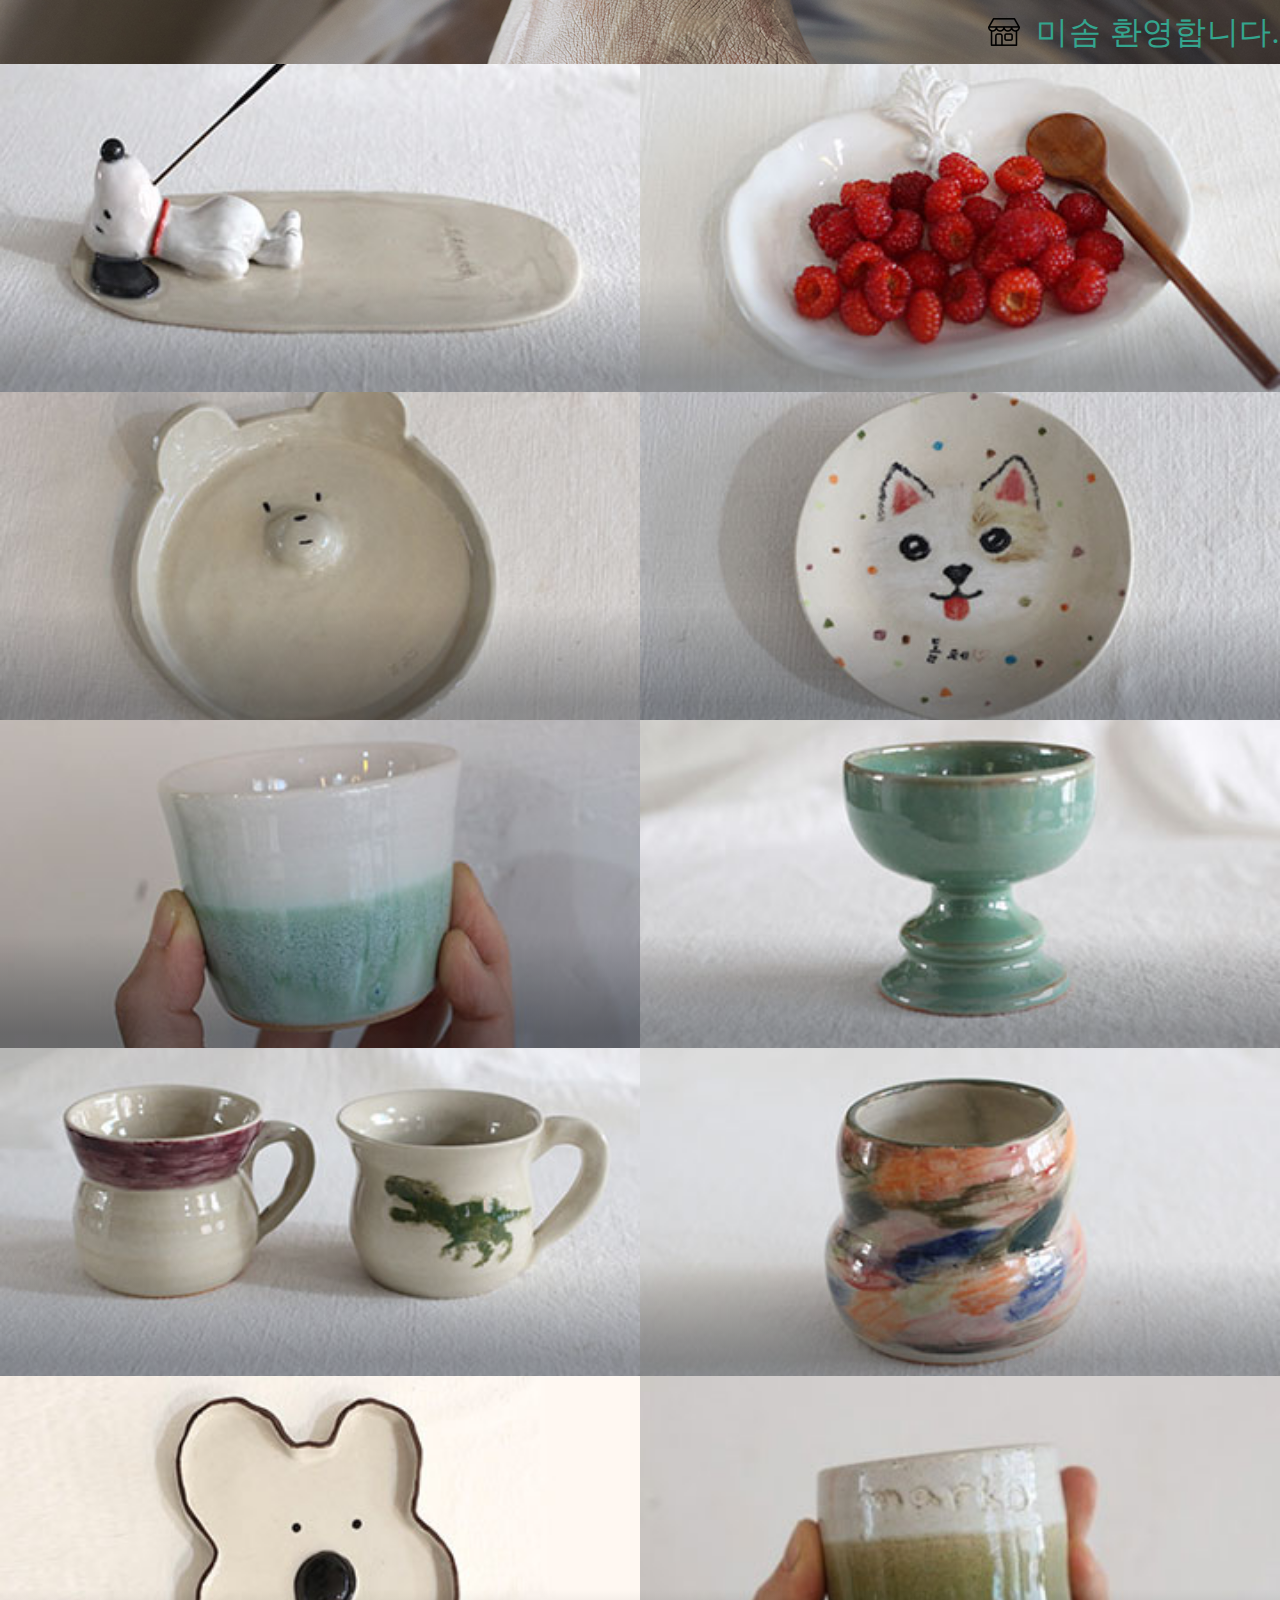
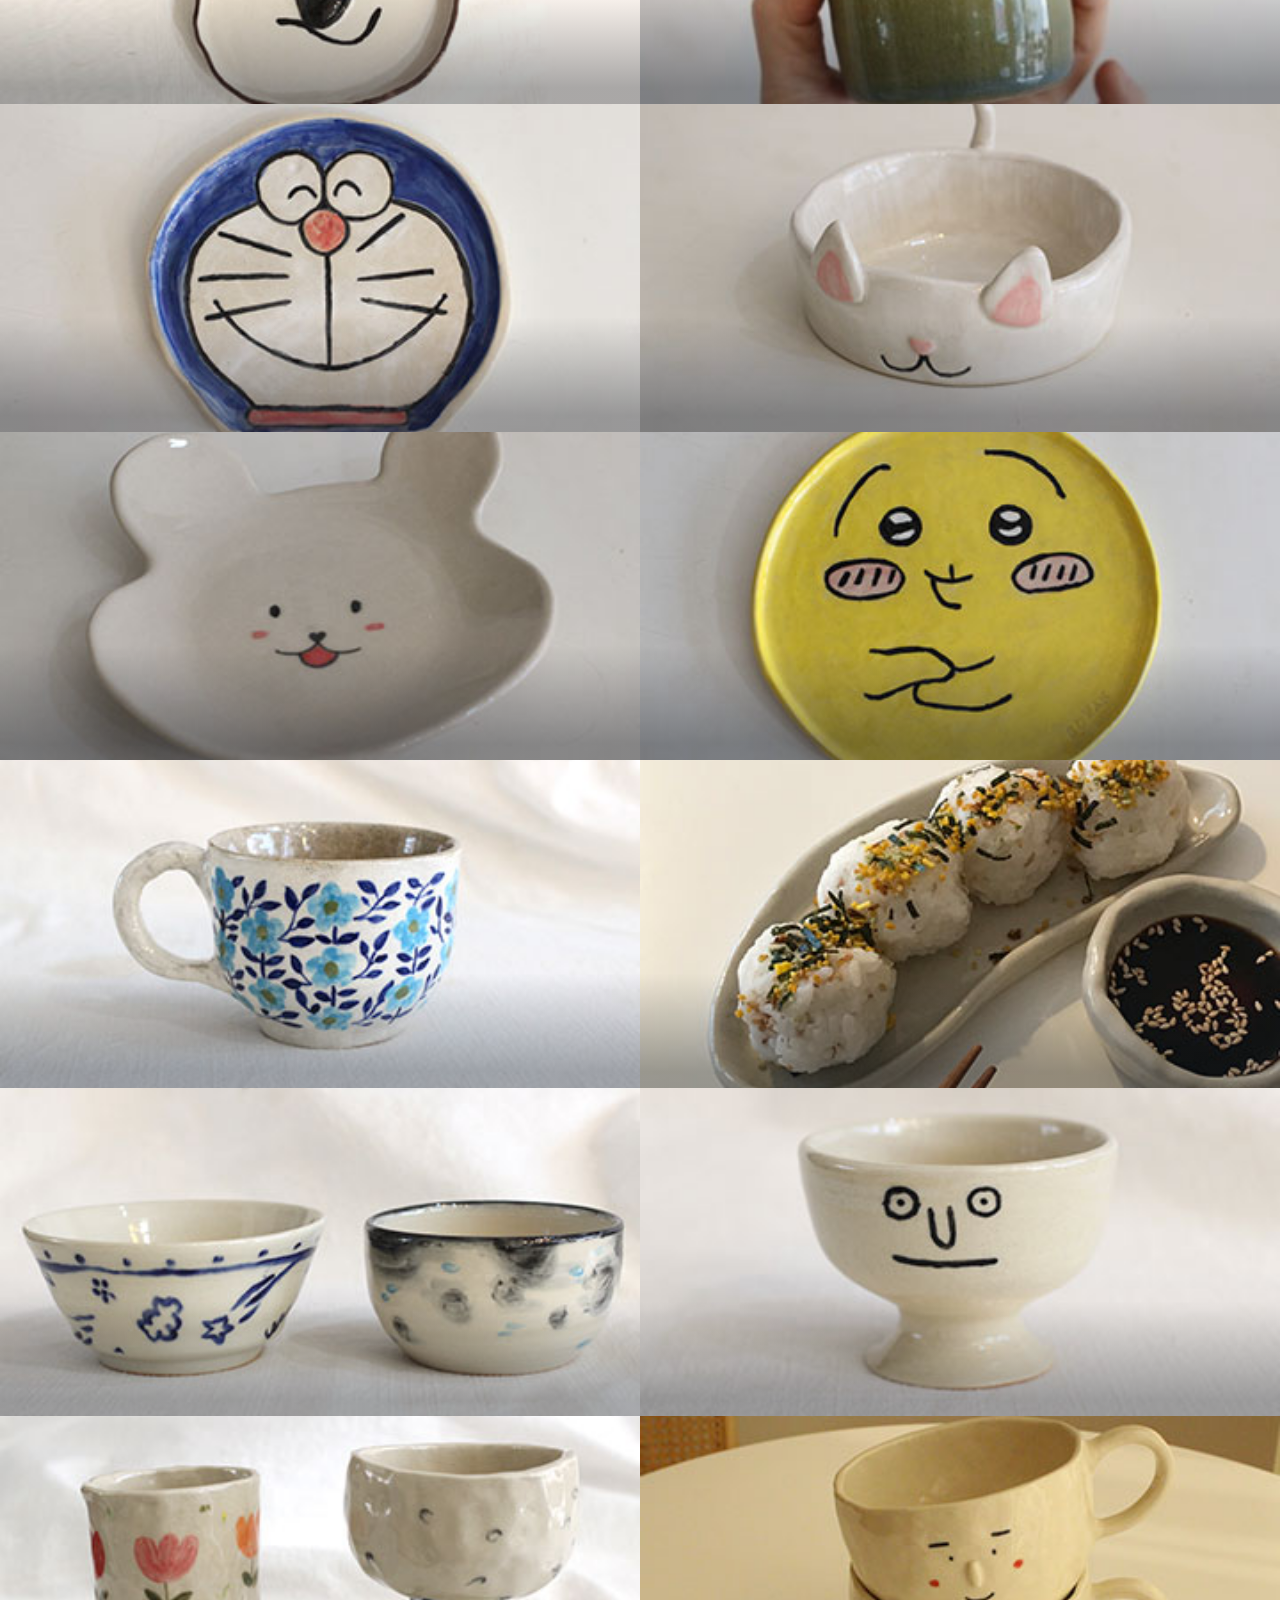
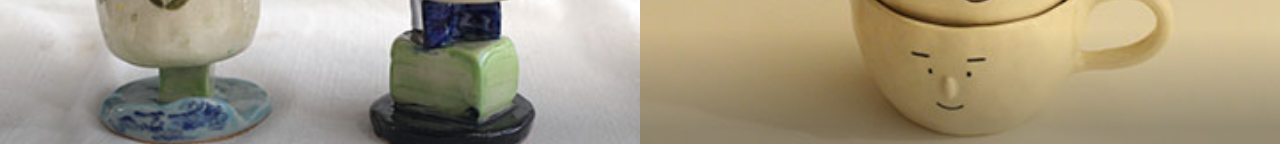
==== commit 8363b679: "221122" ====
--- a/gallery.html
+++ b/gallery.html
@@ -6,17 +6,18 @@
 -->
 <html>
 	<head>
-		<title>Multiverse by HTML5 UP</title>
+		<title>misom kiosk-gallery</title>
 		<meta charset="utf-8" />
 		<meta name="viewport" content="width=device-width, initial-scale=1, user-scalable=no" />
 		<link rel="stylesheet" href="assets/css/main.css" />
+		<link rel="stylesheet" href="style.css" />
 		<noscript><link rel="stylesheet" href="assets/css/noscript.css" /></noscript>
 	</head>
 	<body class="is-preload">
 
 		<!-- Wrapper -->
 			<div id="wrapper">
-
+				<a href="index.html"><div class="right-nav"><img src="shop.png">미솜 환영합니다.</div></a>
 				<!-- Main -->
 					<div id="main">
 						<article class="thumb">
--- a/style.css
+++ b/style.css
@@ -0,0 +1,16 @@
+
+@import url(reset.css);
+
+a{ all:unset; cursor: pointer;}
+
+body { width: 100vw; height: 100vh; background-image: url("bg_img.jpg"); background-size: cover;}
+
+.right-nav {display: flex; justify-content: end; font-size: 2rem; line-height: 2;}
+
+.right-nav img{margin: 1rem; width: 2rem; height: fit-content;}
+
+.center_menu {display: flex; justify-content: center; gap: 1rem; }
+
+.center_menu .card_menu{width: 40vw; height: 40vw; background-color: #ffffffa7; border-radius: 1rem; font-size: 4rem; display: grid; justify-items: center; align-content: center;}
+
+.center_menu .card_menu img{width: 8rem; height: fit-content; margin-bottom: 1rem;}